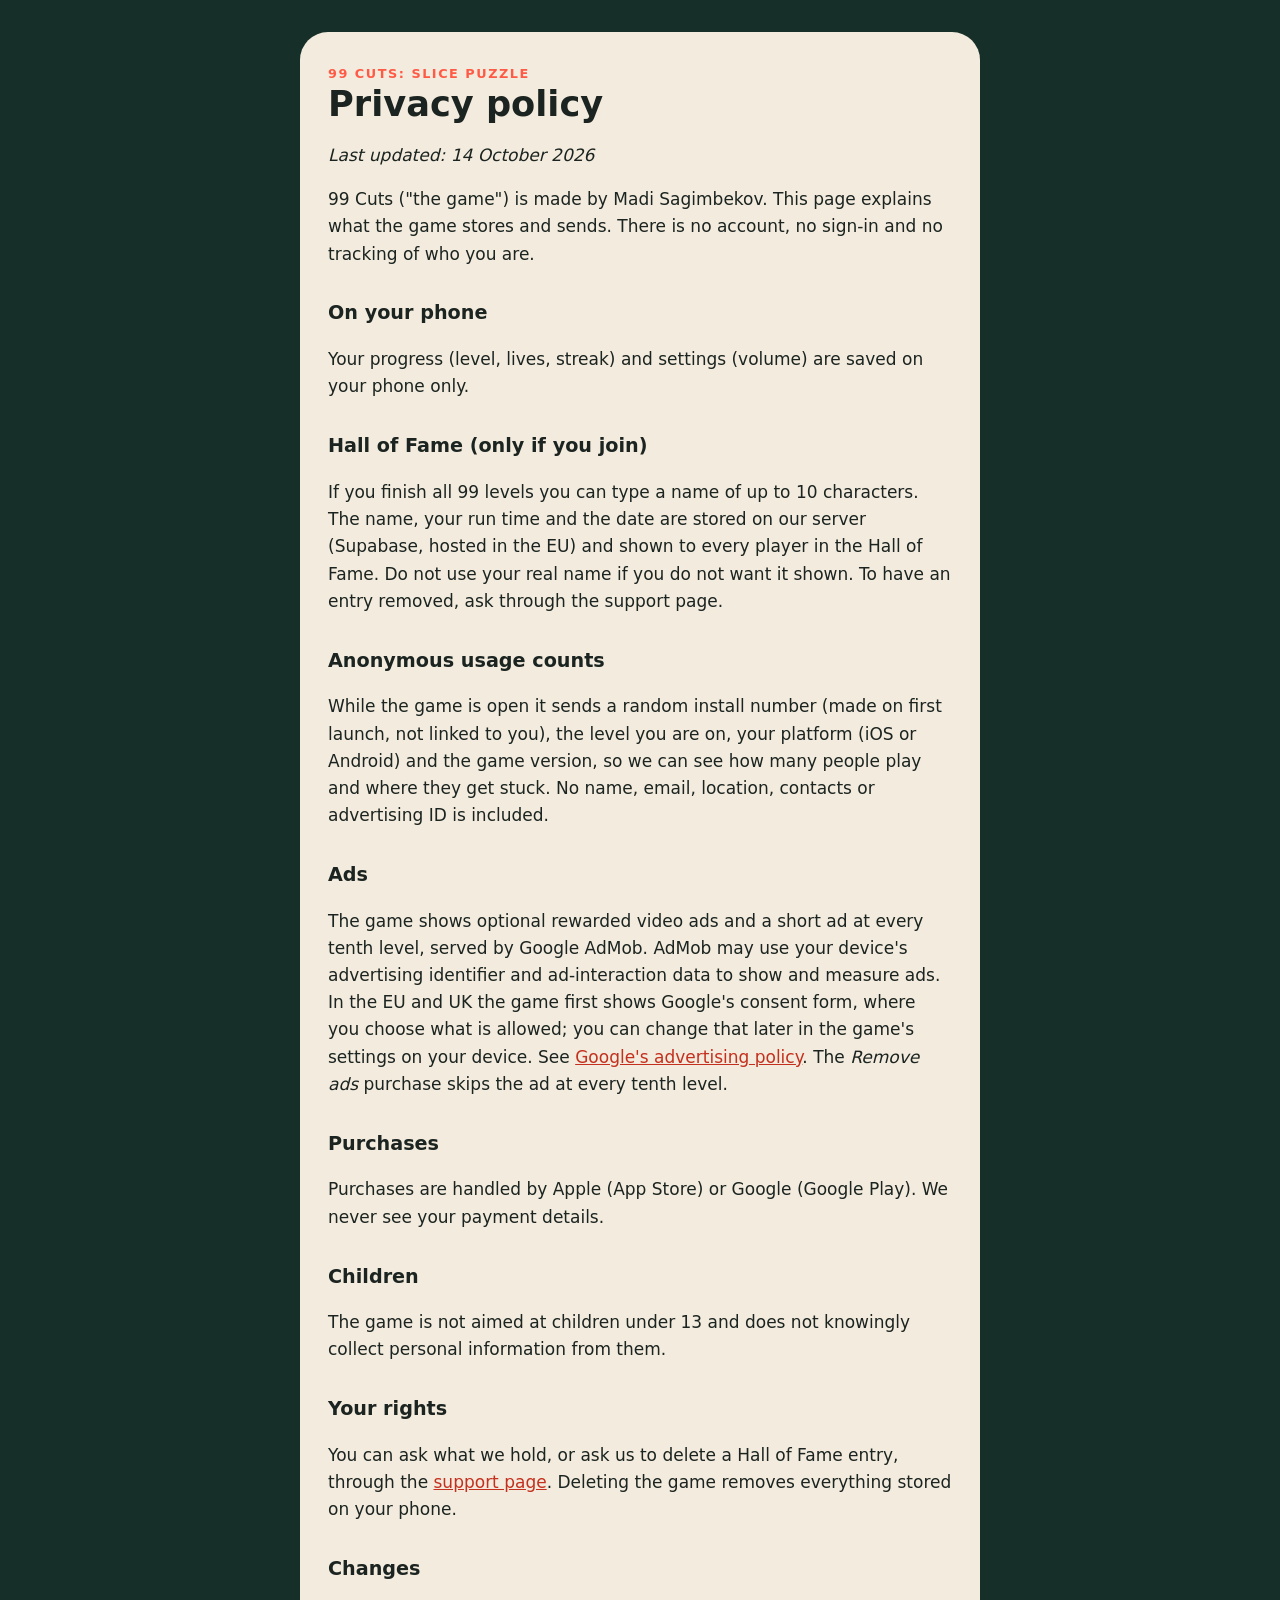
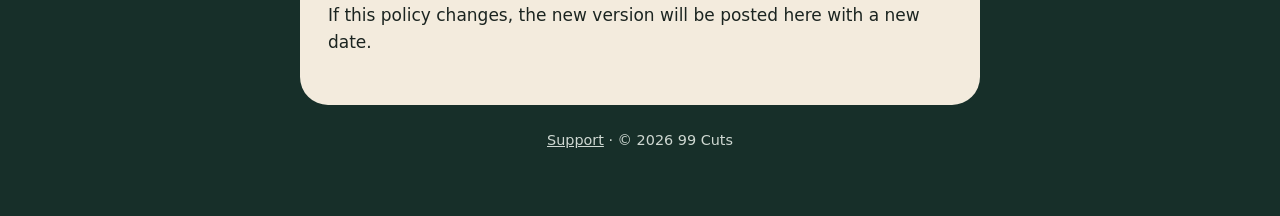
==== privacy.html @ 098065b3 "Support and privacy pages for 99 Cuts" ====
<!doctype html>
<html lang="en"><head><meta charset="utf-8"><meta name="viewport" content="width=device-width,initial-scale=1">
<title>99 Cuts: Slice Puzzle – Privacy Policy</title><link rel="stylesheet" href="style.css"></head>
<body><main><div class="card">
<div class="tag">99 Cuts: Slice Puzzle</div>
<h1>Privacy policy</h1>
<p><em>Last updated: 14 October 2026</em></p>
<p>99 Cuts ("the game") is made by Madi Sagimbekov. This page explains what the game stores and sends. There is no account, no sign-in and no tracking of who you are.</p>

<h2>On your phone</h2>
<p>Your progress (level, lives, streak) and settings (volume) are saved on your phone only.</p>

<h2>Hall of Fame (only if you join)</h2>
<p>If you finish all 99 levels you can type a name of up to 10 characters. The name, your run time and the date are stored on our server (Supabase, hosted in the EU) and shown to every player in the Hall of Fame. Do not use your real name if you do not want it shown. To have an entry removed, ask through the support page.</p>

<h2>Anonymous usage counts</h2>
<p>While the game is open it sends a random install number (made on first launch, not linked to you), the level you are on, your platform (iOS or Android) and the game version, so we can see how many people play and where they get stuck. No name, email, location, contacts or advertising ID is included.</p>

<h2>Ads</h2>
<p>The game shows optional rewarded video ads and a short ad at every tenth level, served by Google AdMob. AdMob may use your device's advertising identifier and ad-interaction data to show and measure ads. In the EU and UK the game first shows Google's consent form, where you choose what is allowed; you can change that later in the game's settings on your device. See <a href="https://policies.google.com/technologies/ads">Google's advertising policy</a>. The <em>Remove ads</em> purchase skips the ad at every tenth level.</p>

<h2>Purchases</h2>
<p>Purchases are handled by Apple (App Store) or Google (Google Play). We never see your payment details.</p>

<h2>Children</h2>
<p>The game is not aimed at children under 13 and does not knowingly collect personal information from them.</p>

<h2>Your rights</h2>
<p>You can ask what we hold, or ask us to delete a Hall of Fame entry, through the <a href="index.html">support page</a>. Deleting the game removes everything stored on your phone.</p>

<h2>Changes</h2>
<p>If this policy changes, the new version will be posted here with a new date.</p>
</div>
<footer><a href="index.html">Support</a> · © 2026 99 Cuts</footer></main></body></html>
---- style.css ----
:root{--bg:#172f29;--card:#f3ebdd;--ink:#1b2420;--coral:#ff5a45}
*{box-sizing:border-box}
body{margin:0;background:var(--bg);color:var(--ink);font:17px/1.6 system-ui,-apple-system,"Segoe UI",Roboto,sans-serif}
main{max-width:720px;margin:0 auto;padding:32px 20px 64px}
.card{background:var(--card);border-radius:28px;padding:32px 28px}
h1{font-size:2.2rem;line-height:1.15;margin:0 0 .3em}
h2{font-size:1.2rem;margin:1.6em 0 .3em}
a{color:#c4301e}
.tag{color:var(--coral);font-weight:700;letter-spacing:.12em;font-size:.8rem;text-transform:uppercase}
footer{color:#cfd8d2;text-align:center;font-size:.9rem;margin-top:24px}
footer a{color:#cfd8d2}
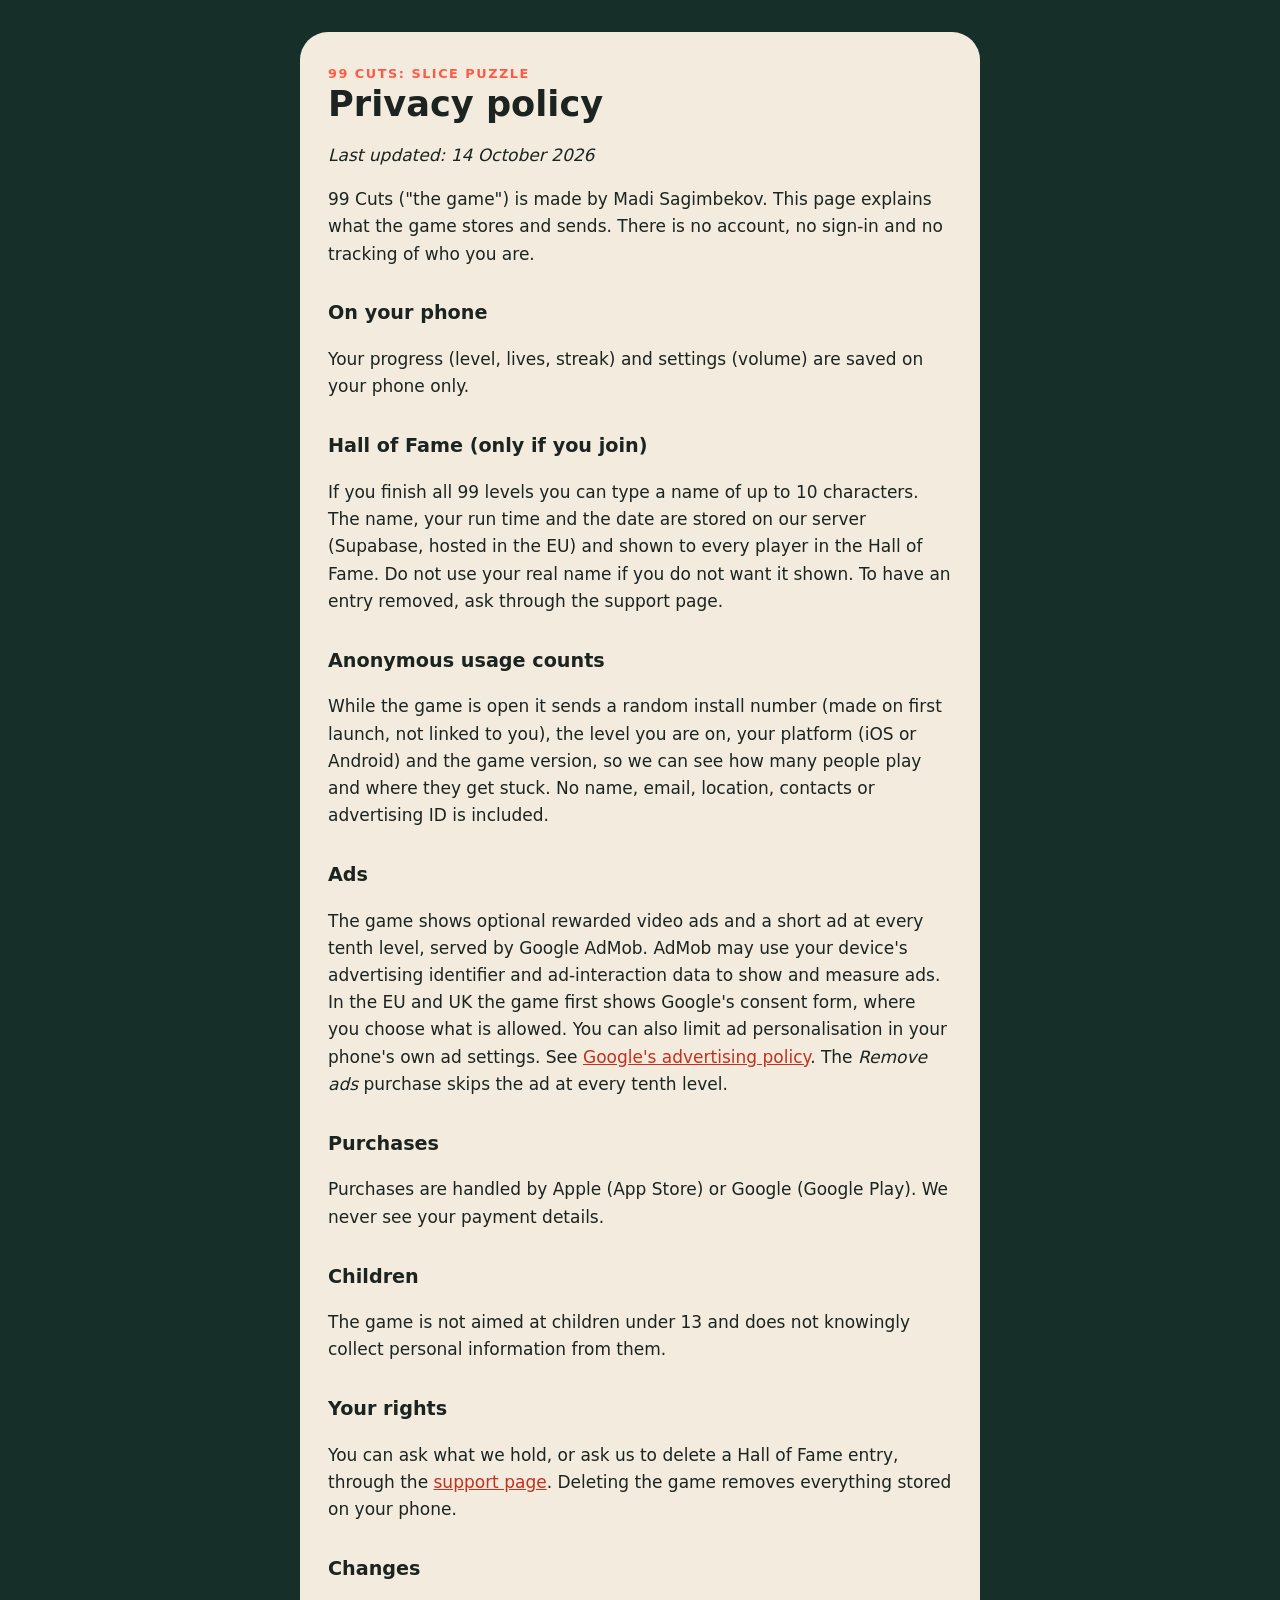
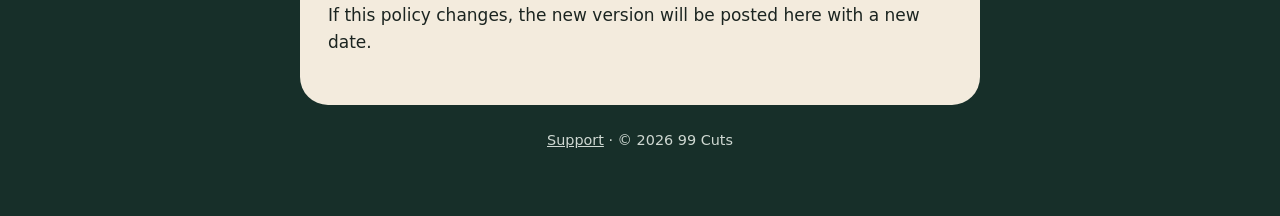
==== commit 0cc32e0a: "Privacy: ad settings wording" ====
--- a/privacy.html
+++ b/privacy.html
@@ -17,7 +17,7 @@
 <p>While the game is open it sends a random install number (made on first launch, not linked to you), the level you are on, your platform (iOS or Android) and the game version, so we can see how many people play and where they get stuck. No name, email, location, contacts or advertising ID is included.</p>
 
 <h2>Ads</h2>
-<p>The game shows optional rewarded video ads and a short ad at every tenth level, served by Google AdMob. AdMob may use your device's advertising identifier and ad-interaction data to show and measure ads. In the EU and UK the game first shows Google's consent form, where you choose what is allowed; you can change that later in the game's settings on your device. See <a href="https://policies.google.com/technologies/ads">Google's advertising policy</a>. The <em>Remove ads</em> purchase skips the ad at every tenth level.</p>
+<p>The game shows optional rewarded video ads and a short ad at every tenth level, served by Google AdMob. AdMob may use your device's advertising identifier and ad-interaction data to show and measure ads. In the EU and UK the game first shows Google's consent form, where you choose what is allowed. You can also limit ad personalisation in your phone's own ad settings. See <a href="https://policies.google.com/technologies/ads">Google's advertising policy</a>. The <em>Remove ads</em> purchase skips the ad at every tenth level.</p>
 
 <h2>Purchases</h2>
 <p>Purchases are handled by Apple (App Store) or Google (Google Play). We never see your payment details.</p>
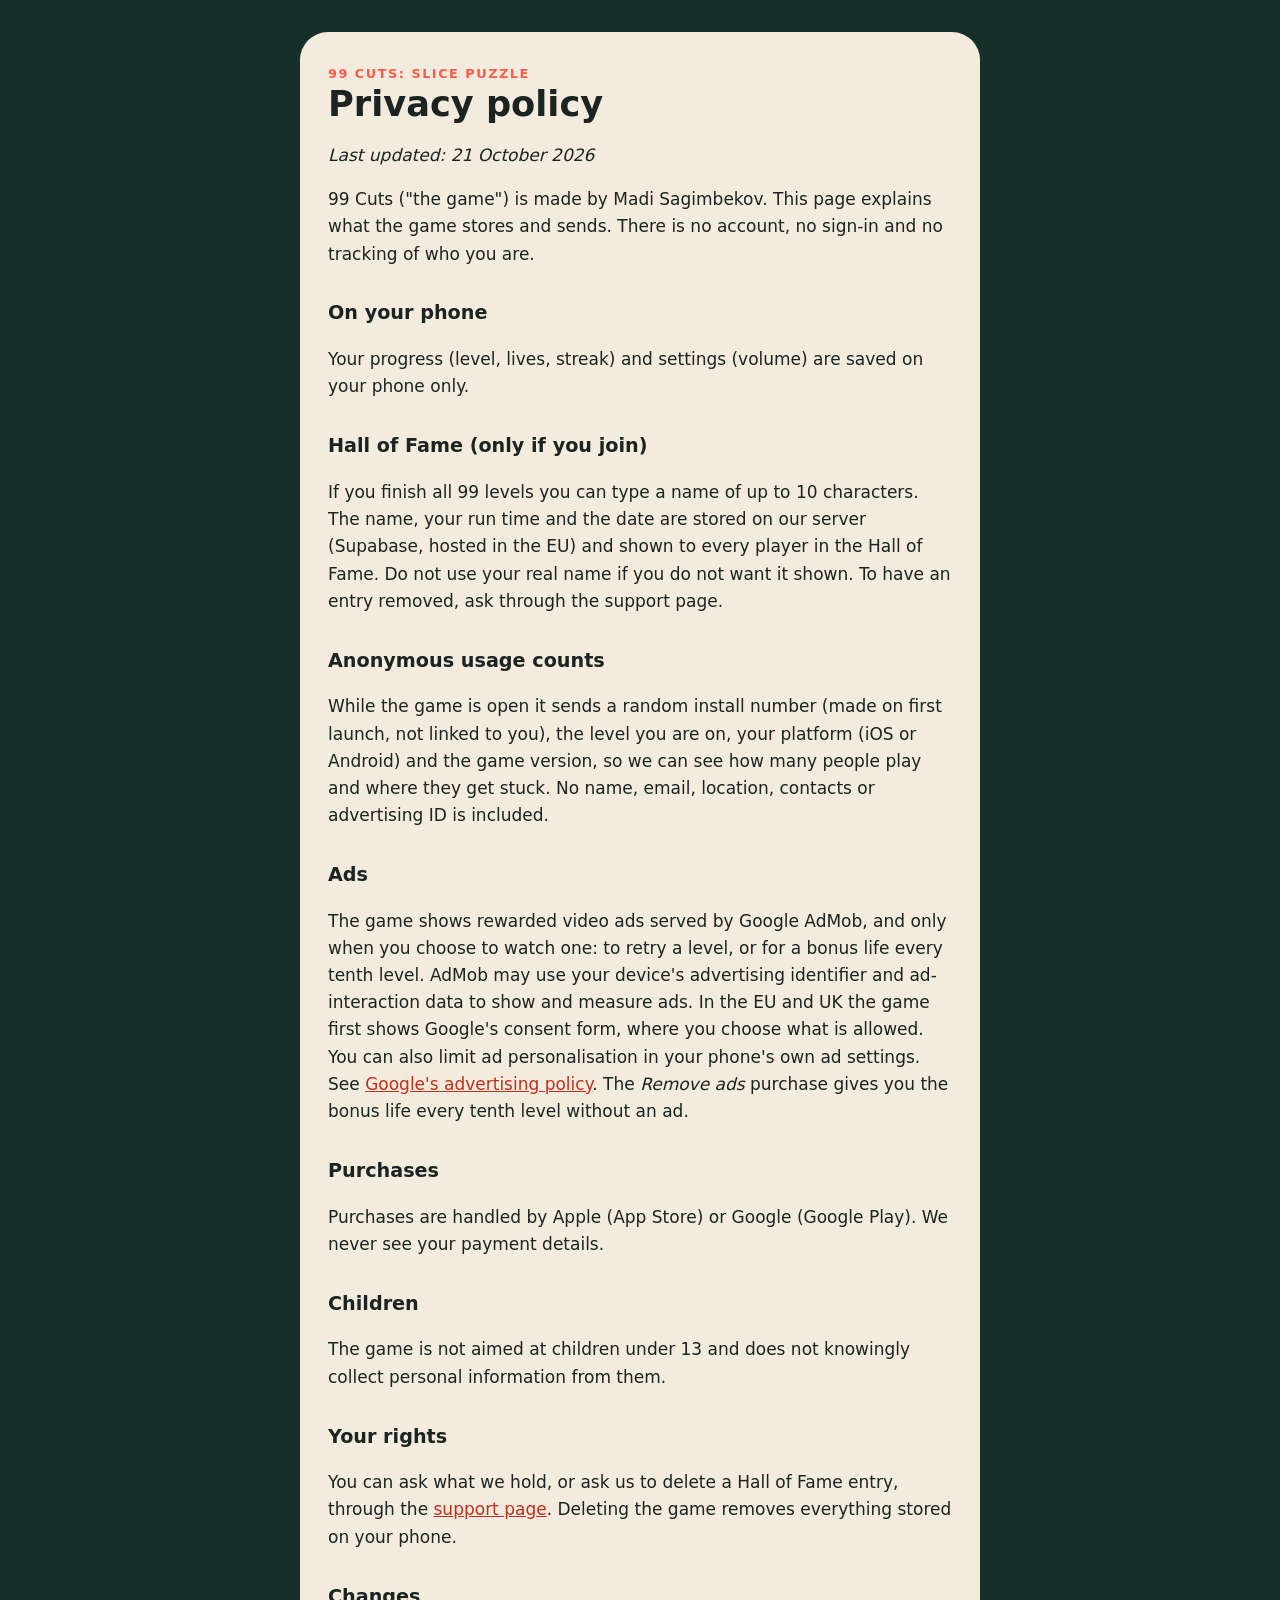
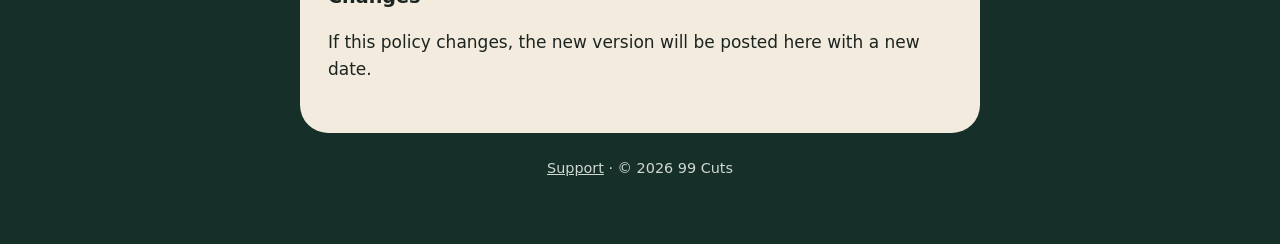
==== commit 6b3f5bba: "Ads are opt-in: the tenth-level life comes with an ad only if you choose it Co-Authored-By: Claude O" ====
--- a/privacy.html
+++ b/privacy.html
@@ -4,7 +4,7 @@
 <body><main><div class="card">
 <div class="tag">99 Cuts: Slice Puzzle</div>
 <h1>Privacy policy</h1>
-<p><em>Last updated: 14 October 2026</em></p>
+<p><em>Last updated: 21 October 2026</em></p>
 <p>99 Cuts ("the game") is made by Madi Sagimbekov. This page explains what the game stores and sends. There is no account, no sign-in and no tracking of who you are.</p>
 
 <h2>On your phone</h2>
@@ -17,7 +17,7 @@
 <p>While the game is open it sends a random install number (made on first launch, not linked to you), the level you are on, your platform (iOS or Android) and the game version, so we can see how many people play and where they get stuck. No name, email, location, contacts or advertising ID is included.</p>
 
 <h2>Ads</h2>
-<p>The game shows optional rewarded video ads and a short ad at every tenth level, served by Google AdMob. AdMob may use your device's advertising identifier and ad-interaction data to show and measure ads. In the EU and UK the game first shows Google's consent form, where you choose what is allowed. You can also limit ad personalisation in your phone's own ad settings. See <a href="https://policies.google.com/technologies/ads">Google's advertising policy</a>. The <em>Remove ads</em> purchase skips the ad at every tenth level.</p>
+<p>The game shows rewarded video ads served by Google AdMob, and only when you choose to watch one: to retry a level, or for a bonus life every tenth level. AdMob may use your device's advertising identifier and ad-interaction data to show and measure ads. In the EU and UK the game first shows Google's consent form, where you choose what is allowed. You can also limit ad personalisation in your phone's own ad settings. See <a href="https://policies.google.com/technologies/ads">Google's advertising policy</a>. The <em>Remove ads</em> purchase gives you the bonus life every tenth level without an ad.</p>
 
 <h2>Purchases</h2>
 <p>Purchases are handled by Apple (App Store) or Google (Google Play). We never see your payment details.</p>
